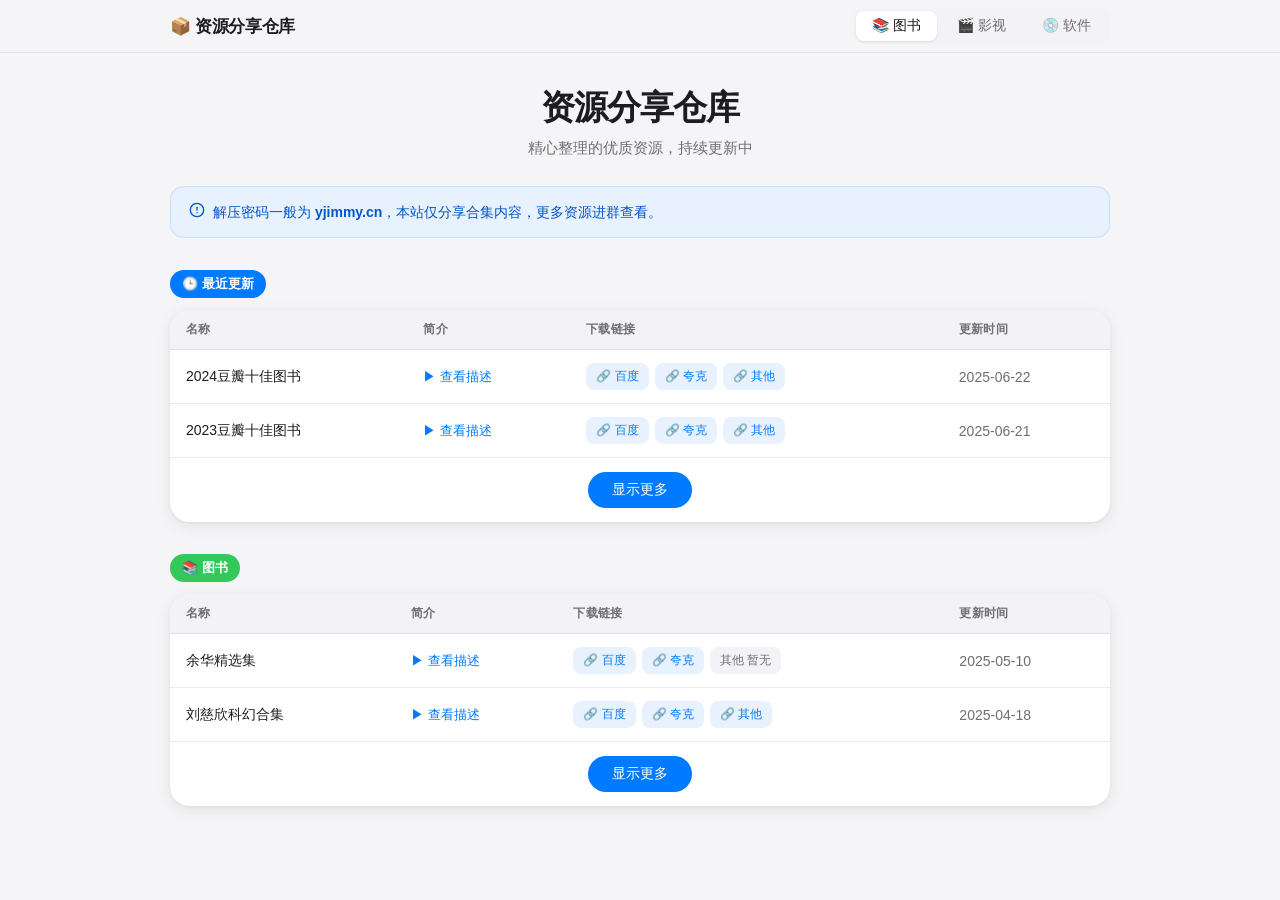
==== index.html @ 8359fd1d "first commit" ====
<!DOCTYPE html>
<html lang="zh-CN">
<head>
  <meta charset="UTF-8" />
  <meta name="viewport" content="width=device-width, initial-scale=1.0" />
  <title>资源分享仓库</title>
  <link rel="stylesheet" href="style.css" />
</head>
<body>

<nav class="navbar">
  <div class="navbar-inner">
    <span class="navbar-brand">📦 资源分享仓库</span>
    <div class="tabs" role="tablist">
      <!-- JS 渲染 Tab 按钮 -->
    </div>
  </div>
</nav>

<main class="main">

  <!-- 页面标题（文字由 JS 填入） -->
  <h1 class="page-title"></h1>
  <p  class="page-subtitle"></p>

  <!-- 提示横幅（文字由 JS 填入） -->
  <div class="tip-banner">
    <svg width="16" height="16" viewBox="0 0 24 24" fill="none"
         stroke="currentColor" stroke-width="2"
         stroke-linecap="round" stroke-linejoin="round">
      <circle cx="12" cy="12" r="10"/>
      <line x1="12" y1="8"  x2="12"    y2="12"/>
      <line x1="12" y1="16" x2="12.01" y2="16"/>
    </svg>
    <span class="tip-text"></span><!-- JS 填入提示文字 -->
  </div>

  <!-- 板块面板由 JS 动态插入此处 -->

</main>

<script src="script.js"></script>
</body>
</html>
---- style.css ----
:root {
  /* 主题色 */
  --accent:      #007AFF;   /* 蓝色主题色（按钮、链接、激活态） */
  --accent-soft: #e8f2ff;   /* 主题色浅背景（提示横幅、链接按钮底色） */
  --green:       #34C759;   /* 绿色（图书板块徽章） */
  --orange:      #FF9500;   /* 橙色（影视板块徽章） */
  --red:         #FF3B30;   /* 红色（软件板块徽章） */

  /* 背景 & 表面 */
  --bg:          #f5f5f7;   /* 页面底色（浅灰） */
  --surface:     #ffffff;   /* 卡片/导航白色背景 */
  --surface-2:   #f2f2f7;   /* 次级背景（表头、hover 行、Tab 底色） */
  --border:      rgba(0,0,0,.08); /* 通用边框色（半透明黑） */

  /* 文字 */
  --text-primary:   #1d1d1f; /* 主文字（深灰近黑） */
  --text-secondary: #6e6e73; /* 次要文字（中灰，用于描述/日期） */
  --text-link:      #007AFF; /* 链接文字色 */

  /* 圆角 */
  --radius-sm:  8px;   /* 小圆角（链接按钮） */
  --radius-md: 14px;   /* 中圆角（提示横幅） */
  --radius-lg: 20px;   /* 大圆角（表格卡片） */

  /* 阴影 */
  --shadow-sm: 0 1px 3px rgba(0,0,0,.06), 0 1px 2px rgba(0,0,0,.04);  /* 轻阴影（激活 Tab） */
  --shadow-md: 0 4px 16px rgba(0,0,0,.08), 0 1px 4px rgba(0,0,0,.04); /* 卡片阴影 */

  /* 字体：Apple 系统字体栈，在各平台自动使用最佳中文字体 */
  --font: -apple-system, "SF Pro SC", "SF Pro Text", "PingFang SC",
          "Helvetica Neue", Arial, sans-serif;
}


/* ----------------------------------------------------------------
   2. Reset & 基础样式
---------------------------------------------------------------- */
*, *::before, *::after {
  box-sizing: border-box; /* 让 padding/border 不撑大元素宽度 */
  margin: 0;
  padding: 0;
}

html {
  scroll-behavior: smooth; /* 点击锚点时平滑滚动 */
}

body {
  font-family: var(--font);
  background: var(--bg);
  color: var(--text-primary);
  -webkit-font-smoothing: antialiased; /* macOS 字体抗锯齿 */
  min-height: 100vh;
}


/* ----------------------------------------------------------------
   3. 顶部导航栏
   - position: sticky 让导航栏跟随滚动粘在顶部
   - backdrop-filter 实现毛玻璃效果（Safari 需 -webkit- 前缀）
---------------------------------------------------------------- */
.navbar {
  position: sticky;
  top: 0;
  z-index: 100; /* 确保始终在内容层上方 */
  backdrop-filter: saturate(180%) blur(20px);
  -webkit-backdrop-filter: saturate(180%) blur(20px);
  background: rgba(245,245,247,.85); /* 半透明，配合毛玻璃 */
  border-bottom: 1px solid var(--border);
}

/* 导航内容区：限制最大宽度并水平居中 */
.navbar-inner {
  max-width: 980px;
  margin: 0 auto;
  padding: 0 20px;
  height: 52px;
  display: flex;
  align-items: center;
  justify-content: space-between;
  gap: 12px;
}

/* 左侧站点名称 */
.navbar-brand {
  font-size: 17px;
  font-weight: 600;
  letter-spacing: -.02em;
  color: var(--text-primary);
  white-space: nowrap; /* 防止换行 */
}

/* Tab 切换组容器 */
.tabs {
  display: flex;
  gap: 4px;
  background: var(--surface-2); /* 灰色底盘 */
  border-radius: 10px;
  padding: 3px;
}

/* 单个 Tab 按钮（默认状态：透明底，灰色字） */
.tab-btn {
  border: none;
  background: transparent;
  padding: 6px 16px;
  border-radius: 8px;
  font-size: 14px;
  font-weight: 500;
  color: var(--text-secondary);
  cursor: pointer;
  transition: all .2s ease;
  white-space: nowrap;
}

.tab-btn:hover {
  color: var(--text-primary); /* hover 时文字变深 */
}

/* 激活的 Tab（白底 + 阴影，模拟 iOS 选择器风格） */
.tab-btn.active {
  background: var(--surface);
  color: var(--text-primary);
  box-shadow: var(--shadow-sm);
}


/* ----------------------------------------------------------------
   4. 主体区域 & 页面标题
---------------------------------------------------------------- */
.main {
  max-width: 980px;
  margin: 0 auto;
  padding: 32px 20px 60px; /* 上 右/左 下 */
}

/* 主标题：使用 clamp() 实现响应式字号（最小24px，最大34px） */
.page-title {
  text-align: center;
  font-size: clamp(24px, 4vw, 34px);
  font-weight: 700;
  letter-spacing: -.03em;
  margin-bottom: 8px;
}

/* 副标题 */
.page-subtitle {
  text-align: center;
  font-size: 15px;
  color: var(--text-secondary);
  margin-bottom: 28px;
}


/* ----------------------------------------------------------------
   5. 提示横幅
   如需修改提示内容，请到 index.html 的 .tip-banner 区域编辑文字
---------------------------------------------------------------- */
.tip-banner {
  background: var(--accent-soft);
  border: 1px solid rgba(0,122,255,.15);
  border-radius: var(--radius-md);
  padding: 14px 18px;
  font-size: 14px;
  color: #0055cc;
  margin-bottom: 32px;
  display: flex;
  align-items: flex-start;
  gap: 8px;
  line-height: 1.6;
}

/* 图标（SVG）不随文字折叠 */
.tip-banner svg {
  flex-shrink: 0;
  margin-top: 1px;
}


/* ----------------------------------------------------------------
   6. 板块面板（Panel）
   - 默认全部隐藏（display:none）
   - JS 给当前选中面板加 .active 后才显示
---------------------------------------------------------------- */
.panel        { display: none;  }
.panel.active { display: block; }

/* 各分区间距 */
.section { margin-bottom: 32px; }

/* 分区标题行 */
.section-header {
  display: flex;
  align-items: center;
  gap: 10px;
  margin-bottom: 12px;
}


/* ----------------------------------------------------------------
   7. 分区徽章（section-badge）
   - 默认蓝色；用 .green .orange .red 修饰色彩
   - 在 HTML 中给 <span class="section-badge 颜色类"> 加不同颜色
---------------------------------------------------------------- */
.section-badge {
  display: inline-flex;
  align-items: center;
  gap: 6px;
  background: var(--accent); /* 默认蓝 */
  color: #fff;
  font-size: 13px;
  font-weight: 600;
  padding: 5px 12px;
  border-radius: 20px; /* 胶囊形 */
}

.section-badge.green  { background: var(--green);  }
.section-badge.orange { background: var(--orange); }
.section-badge.red    { background: var(--red);    }


/* ----------------------------------------------------------------
   8. 资源表格卡片
---------------------------------------------------------------- */

/* 外层白色圆角卡片 */
.table-card {
  background: var(--surface);
  border-radius: var(--radius-lg);
  box-shadow: var(--shadow-md);
  overflow: hidden; /* 保证内部元素不溢出圆角 */
}

/* 表格铺满卡片宽度，合并相邻边框 */
.resource-table {
  width: 100%;
  border-collapse: collapse;
}

/* 表头行：灰色背景 */
.resource-table thead tr {
  background: var(--surface-2);
}

/* 表头单元格：小号大写英文标签风格 */
.resource-table th {
  padding: 11px 16px;
  font-size: 12px;
  font-weight: 600;
  color: var(--text-secondary);
  text-align: left;
  letter-spacing: .02em;
  text-transform: uppercase;
}

/* 数据行：顶部分隔线 + hover 高亮 */
.resource-table tbody tr {
  border-top: 1px solid var(--border);
  transition: background .15s;
}

.resource-table tbody tr:hover {
  background: var(--surface-2);
}

/* 数据单元格 */
.resource-table td {
  padding: 13px 16px;
  font-size: 14px;
  vertical-align: middle;
}

/* 名称列：加粗，防止过窄 */
.col-name {
  font-weight: 500;
  min-width: 140px;
}

/* 日期列：小字灰色，不换行 */
.col-date {
  font-size: 13px;
  color: var(--text-secondary);
  white-space: nowrap;
}

/* ---- 描述展开按钮 ---- */
.desc-toggle {
  background: none;
  border: none;
  color: var(--accent);
  font-size: 13px;
  cursor: pointer;
  display: flex;
  align-items: center;
  gap: 4px;
  padding: 0;
  white-space: nowrap;
}

/* 展开时箭头旋转 90° */
.desc-arrow {
  display: inline-block;
  transition: transform .2s;
}

.desc-toggle.open .desc-arrow {
  transform: rotate(90deg);
}

/* 描述文本：默认隐藏，由 JS 控制 display */
.desc-text {
  display: none;
  margin-top: 6px;
  font-size: 13px;
  color: var(--text-secondary);
  line-height: 1.6;
  max-width: 300px;
}


/* ----------------------------------------------------------------
   9. 链接按钮
   - .link-btn      正常可点击链接（蓝色浅底，hover 变实色）
   - .link-btn.disabled  暂无链接（灰色，不可点击）
---------------------------------------------------------------- */
.link-group {
  display: flex;
  flex-wrap: wrap;
  gap: 6px;
}

.link-btn {
  display: inline-flex;
  align-items: center;
  gap: 4px;
  padding: 5px 10px;
  background: var(--accent-soft);
  color: var(--accent);
  font-size: 12px;
  font-weight: 500;
  border-radius: var(--radius-sm);
  text-decoration: none;
  transition: all .15s;
  white-space: nowrap;
}

/* hover：蓝底白字 */
.link-btn:hover {
  background: var(--accent);
  color: #fff;
}

/* 禁用态：灰底灰字，不触发鼠标事件 */
.link-btn.disabled {
  background: var(--surface-2);
  color: var(--text-secondary);
  pointer-events: none;
}


/* ----------------------------------------------------------------
   10. "显示更多" 按钮区域
---------------------------------------------------------------- */
.show-more-wrap {
  text-align: center;
  padding: 14px;
  border-top: 1px solid var(--border);
}

.show-more-btn {
  background: var(--accent);
  color: #fff;
  border: none;
  padding: 9px 24px;
  border-radius: 20px;   /* 胶囊形 */
  font-size: 14px;
  font-weight: 500;
  cursor: pointer;
  transition: opacity .15s, transform .15s;
}

.show-more-btn:hover {
  opacity: .85;
  transform: scale(.98); /* 轻微缩小，增加点击感 */
}

/* 默认隐藏的行（被"显示更多"按钮控制） */
tr.hidden-row           { display: none; }
tr.hidden-row.revealed  { display: table-row; } /* JS 加 .revealed 后显示 */


/* ----------------------------------------------------------------
   11. 响应式适配
   - 所有屏幕宽度均完整展示三个下载链接按钮
   - 链接按钮在空间不足时自动换行（flex-wrap: wrap 已在 .link-group 设置）
   - 窄屏仅缩小导航字号，不再隐藏任何列
---------------------------------------------------------------- */
@media (max-width: 680px) {
  .navbar-brand { font-size: 15px; }
  .tab-btn      { padding: 6px 10px; font-size: 13px; }
  /* 表格卡片在小屏可横向滚动（防止极端情况溢出） */
  .table-card   { border-radius: var(--radius-md); overflow-x: auto; }
}
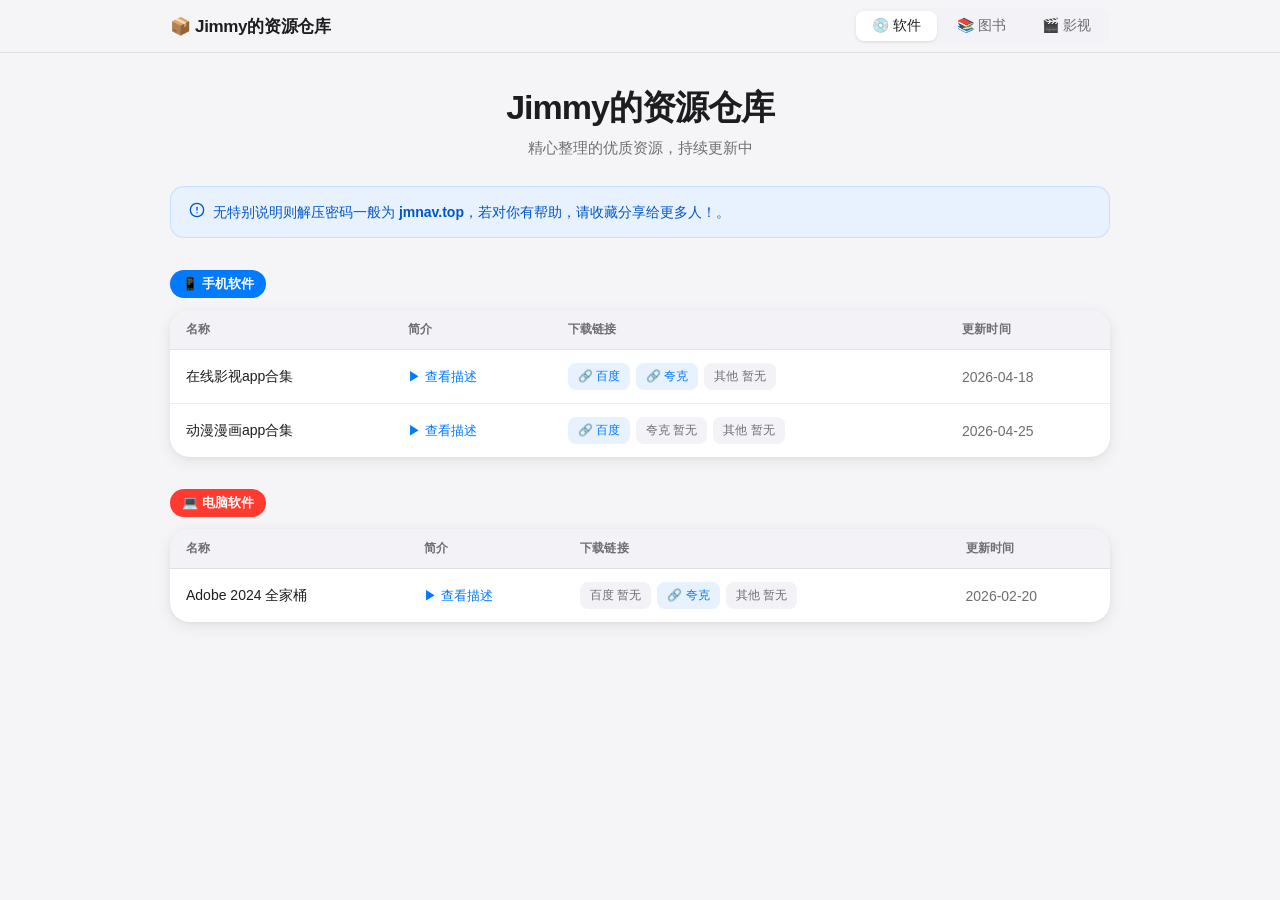
==== commit be7b86e8: "update data" ====
--- a/index.html
+++ b/index.html
@@ -39,6 +39,201 @@
 
 </main>
 
+<!-- 内联数据，避免额外的 HTTP 请求，加快页面加载速度
+     修改 assets/data.json 后运行 build.py 即可更新 HTML -->
+<script>
+const DATA = {
+  "_注释": {
+    "说明": "修改此文件即可更新网页内容，保存后刷新页面即生效",
+    "hidden字段": "true = 默认折叠（需点显示更多才可见），false 或不写 = 默认展示",
+    "links字段": "不需要的链接填 null，将显示为灰色'暂无'按钮",
+    "color字段": "徽章颜色可选值: blue（默认）/ green / orange / red",
+    "tabs顺序": "tabs 数组的顺序决定导航栏 Tab 的排列顺序"
+  },
+  "site": {
+    "title": "Jimmy的资源仓库",
+    "subtitle": "精心整理的优质资源，持续更新中",
+    "tip": "无特别说明则解压密码一般为 <strong>jmnav.top</strong>，若对你有帮助，请收藏分享给更多人！。"
+  },
+  "tabs": [
+    {
+      "key": "apps",
+      "label": "💿 软件",
+      "sections": [
+        {
+          "title": "📱 手机软件",
+          "color": "blue",
+          "items": [
+            {
+              "name": "在线影视app合集",
+              "desc": "多款热门在线影视app安装包，和谐快建议用最近更新的版本。",
+              "links": {
+                "baidu": "https://pan.baidu.com/s/12icN2rEVIKR0BMDdCKIBvA?pwd=21km",
+                "quark": "https://pan.quark.cn/s/c59cd99f5f56",
+                "other": null
+              },
+              "date": "2026-04-18",
+              "hidden": false
+            },
+            {
+              "name": "动漫漫画app合集",
+              "desc": "多款热门动漫漫画app安装包，破解免广告。",
+              "links": {
+                "baidu": "https://pan.baidu.com/s/1-_yTX93yhtZDkS__SweRYw?pwd=yc8c",
+                "quark": null,
+                "other": null
+              },
+              "date": "2026-04-25",
+              "hidden": false
+            }
+          ]
+        },
+        {
+          "title": "💻 电脑软件",
+          "color": "red",
+          "items": [
+            {
+              "name": "Adobe 2024 全家桶",
+              "desc": "Adobe 2024 全系列全家桶快速安装包，含 PS、AI、PR、AE 等，支持 Win。",
+              "links": {
+                "baidu": null,
+                "quark": "https://pan.quark.cn/s/8d52e472c46f",
+                "other": null
+              },
+              "date": "2026-02-20",
+              "hidden": false
+            }
+          ]
+        }
+      ]
+    },
+    {
+      "key": "books",
+      "label": "📚 图书",
+      "sections": [
+        {
+          "title": "📚 图书",
+          "color": "green",
+          "items": [
+            {
+              "name": "一万多本小说合集",
+              "desc": "126000多本小说合集，涵盖各种类型和题材，转存获得更新",
+              "links": {
+                "baidu": null,
+                "quark": "https://pan.quark.cn/s/5c62a25c9512",
+                "other": null
+              },
+              "date": "2026-04-01",
+              "hidden": false
+            },
+            {
+              "name": "2023豆瓣十佳图书",
+              "desc": "豆瓣2023年度十佳图书精选合集，多种格式可选。",
+              "links": {
+                "baidu": null,
+                "quark": "https://pan.quark.cn/s/c96f128dab31",
+                "other": null
+              },
+              "date": "2026-03-08",
+              "hidden": false
+            },
+            {
+              "name": "2022豆瓣十佳图书",
+              "desc": "2022年度豆瓣评选结果合集。",
+              "links": {
+                "baidu": null,
+                "quark": "https://pan.quark.cn/s/42bd9557dade",
+                "other": null
+              },
+              "date": "2026-02-14",
+              "hidden": false
+            },
+            {
+              "name": "豆瓣最佳历史书合集",
+              "desc": "豆瓣历史类书籍评分排行榜合集，包含多部经典历史著作。",
+              "links": {
+                "baidu": null,
+                "quark": "https://pan.quark.cn/s/2c6f72f7aed9",
+                "other": null
+              },
+              "date": "2026-01-19",
+              "hidden": true
+            }
+          ]
+        },
+        {
+          "title": "💥 漫画",
+          "color": "orange",
+          "items": [
+            {
+              "name": "知名日漫合集",
+              "desc": "值得收藏的多部知名日漫漫画合集，包括一些小众作品。",
+              "links": {
+                "baidu": "https://pan.baidu.com/s/1-FCxiPvNBSUxj60dguocuQ?pwd=5nbv",
+                "quark": null,
+                "other": null
+              },
+              "date": "2026-04-12",
+              "hidden": false
+            },
+            {
+              "name": "五等分的新娘 全集",
+              "desc": "五等分的新娘漫画全集，包含所有章节和番外篇。",
+              "links": {
+                "baidu": "https://pan.baidu.com/s/1S-q0ZFcTKjavI4-NRJGWVA?pwd=jqp5",
+                "quark": null,
+                "other": null
+              },
+              "date": "2025-02-20",
+              "hidden": false
+            }
+          ]
+        }
+      ]
+    },
+    {
+      "key": "films",
+      "label": "🎬 影视",
+      "sections": [
+        {
+          "title": "📺 电视剧",
+          "color": "blue",
+          "items": []
+        },
+        {
+          "title": "🎬 电影",
+          "color": "orange",
+          "items": [
+            {
+              "name": "林正英电影合集46部",
+              "desc": "林正英主演的46部经典电影合集，1080P高清版本，内嵌中文字幕。",
+              "links": {
+                "baidu": null,
+                "quark": "https://pan.quark.cn/s/a5be6bfb1061",
+                "other": null
+              },
+              "date": "2025-05-30",
+              "hidden": false
+            },
+            {
+              "name": "月光光心慌慌系列13部合集",
+              "desc": "经典恐怖电影-月光光心慌慌（Halloween）系列13部电影合集，1080P高清版本，内嵌中文字幕。",
+              "links": {
+                "baidu": null,
+                "quark": "https://pan.quark.cn/s/6b38bbf19793",
+                "other": null
+              },
+              "date": "2025-04-12",
+              "hidden": true
+            }
+          ]
+        }
+      ]
+    }
+  ]
+};
+</script>
+
 <script src="script.js"></script>
 </body>
 </html>
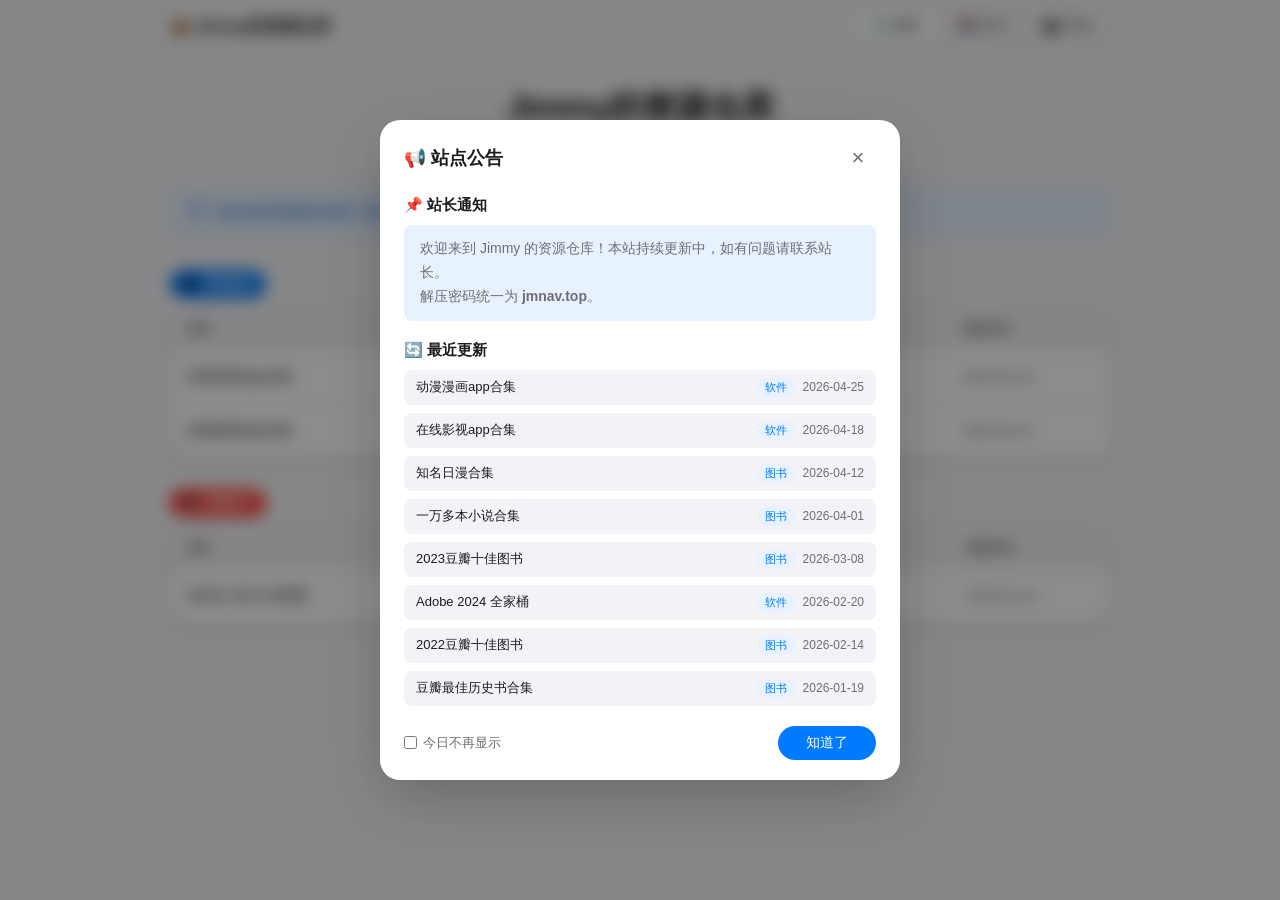
==== commit 573adb3b: "更新弹窗" ====
--- a/index.html
+++ b/index.html
@@ -55,6 +55,18 @@
     "subtitle": "精心整理的优质资源，持续更新中",
     "tip": "无特别说明则解压密码一般为 <strong>jmnav.top</strong>，若对你有帮助，请收藏分享给更多人！。"
   },
+  "popup": {
+    "enabled": true,
+    "title": "📢 站点公告",
+    "notice": {
+      "title": "📌 站长通知",
+      "content": "欢迎来到 Jimmy 的资源仓库！本站持续更新中，如有问题请联系站长。<br>解压密码统一为 <strong>jmnav.top</strong>。"
+    },
+    "recentUpdates": {
+      "title": "🔄 最近更新",
+      "count": 8
+    }
+  },
   "tabs": [
     {
       "key": "apps",
--- a/style.css
+++ b/style.css
@@ -395,6 +395,187 @@
    - 链接按钮在空间不足时自动换行（flex-wrap: wrap 已在 .link-group 设置）
    - 窄屏仅缩小导航字号，不再隐藏任何列
 ---------------------------------------------------------------- */
+/* ----------------------------------------------------------------
+   12. 弹窗（Popup / Modal）
+---------------------------------------------------------------- */
+.popup-overlay {
+  position: fixed;
+  inset: 0;
+  z-index: 1000;
+  background: rgba(0,0,0,.45);
+  backdrop-filter: blur(8px);
+  -webkit-backdrop-filter: blur(8px);
+  display: flex;
+  align-items: center;
+  justify-content: center;
+  animation: popupFadeIn .25s ease;
+}
+
+.popup-overlay.closing {
+  animation: popupFadeOut .2s ease forwards;
+}
+
+@keyframes popupFadeIn  { from { opacity: 0; } to { opacity: 1; } }
+@keyframes popupFadeOut { from { opacity: 1; } to { opacity: 0; } }
+
+.popup-card {
+  background: var(--surface);
+  border-radius: var(--radius-lg);
+  box-shadow: 0 20px 60px rgba(0,0,0,.2);
+  max-width: 520px;
+  width: calc(100vw - 40px);
+  max-height: 80vh;
+  overflow-y: auto;
+  animation: popupSlideUp .3s ease;
+}
+
+.popup-overlay.closing .popup-card {
+  animation: popupSlideDown .2s ease forwards;
+}
+
+@keyframes popupSlideUp   { from { transform: translateY(30px); opacity: 0; } to { transform: translateY(0); opacity: 1; } }
+@keyframes popupSlideDown { from { transform: translateY(0); opacity: 1; } to { transform: translateY(30px); opacity: 0; } }
+
+.popup-header {
+  display: flex;
+  align-items: center;
+  justify-content: space-between;
+  padding: 20px 24px 0;
+}
+
+.popup-header h2 {
+  font-size: 18px;
+  font-weight: 700;
+}
+
+.popup-close {
+  background: none;
+  border: none;
+  font-size: 22px;
+  color: var(--text-secondary);
+  cursor: pointer;
+  width: 36px;
+  height: 36px;
+  border-radius: 50%;
+  display: flex;
+  align-items: center;
+  justify-content: center;
+  transition: background .15s;
+}
+
+.popup-close:hover { background: var(--surface-2); }
+
+.popup-body {
+  padding: 20px 24px;
+}
+
+.popup-section {
+  margin-bottom: 20px;
+}
+
+.popup-section:last-child { margin-bottom: 0; }
+
+.popup-section h3 {
+  font-size: 15px;
+  font-weight: 600;
+  margin-bottom: 10px;
+  color: var(--text-primary);
+}
+
+.popup-notice-content {
+  font-size: 14px;
+  color: var(--text-secondary);
+  line-height: 1.7;
+  background: var(--accent-soft);
+  border-radius: var(--radius-sm);
+  padding: 12px 16px;
+}
+
+.popup-update-list {
+  list-style: none;
+  display: flex;
+  flex-direction: column;
+  gap: 8px;
+}
+
+.popup-update-item {
+  display: flex;
+  align-items: center;
+  justify-content: space-between;
+  font-size: 13px;
+  padding: 8px 12px;
+  background: var(--surface-2);
+  border-radius: var(--radius-sm);
+  gap: 12px;
+}
+
+.popup-update-name {
+  font-weight: 500;
+  flex: 1;
+  min-width: 0;
+  overflow: hidden;
+  text-overflow: ellipsis;
+  white-space: nowrap;
+}
+
+.popup-update-meta {
+  display: flex;
+  align-items: center;
+  gap: 8px;
+  flex-shrink: 0;
+}
+
+.popup-update-date {
+  color: var(--text-secondary);
+  font-size: 12px;
+}
+
+.popup-update-tag {
+  font-size: 11px;
+  padding: 2px 8px;
+  border-radius: 10px;
+  background: var(--accent-soft);
+  color: var(--accent);
+  font-weight: 500;
+}
+
+.popup-footer {
+  padding: 0 24px 20px;
+  display: flex;
+  align-items: center;
+  justify-content: space-between;
+  gap: 16px;
+}
+
+.popup-noshow-label {
+  display: flex;
+  align-items: center;
+  gap: 6px;
+  font-size: 13px;
+  color: var(--text-secondary);
+  cursor: pointer;
+  user-select: none;
+}
+
+.popup-noshow-label input { accent-color: var(--accent); }
+
+.popup-confirm-btn {
+  background: var(--accent);
+  color: #fff;
+  border: none;
+  padding: 8px 28px;
+  border-radius: 20px;
+  font-size: 14px;
+  font-weight: 500;
+  cursor: pointer;
+  transition: opacity .15s;
+}
+
+.popup-confirm-btn:hover { opacity: .85; }
+
+/* ----------------------------------------------------------------
+   13. 响应式适配
+---------------------------------------------------------------- */
 @media (max-width: 680px) {
   .navbar-brand { font-size: 15px; }
   .tab-btn      { padding: 6px 10px; font-size: 13px; }
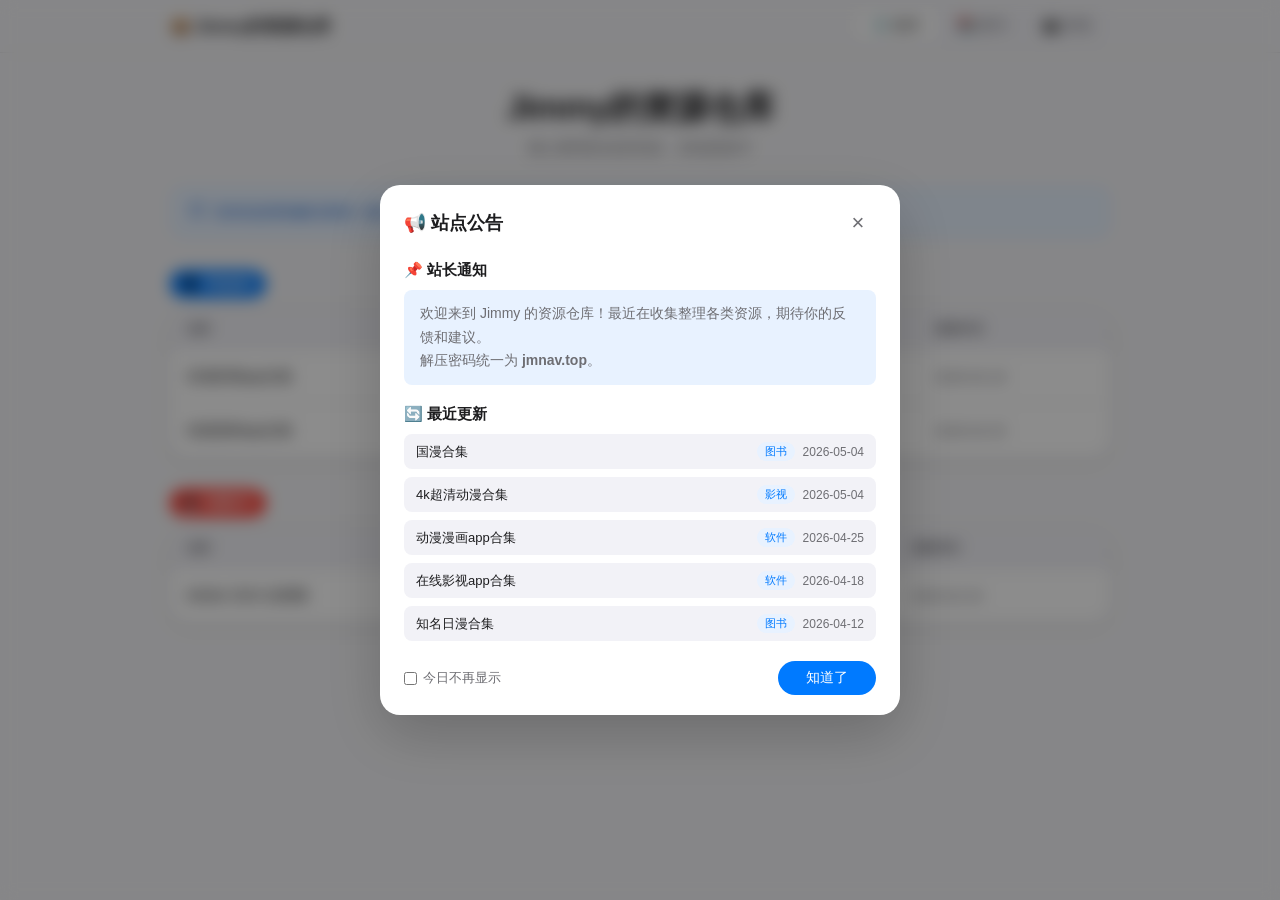
==== commit aa37c4b2: "update" ====
--- a/index.html
+++ b/index.html
@@ -46,7 +46,7 @@
   "_注释": {
     "说明": "修改此文件即可更新网页内容，保存后刷新页面即生效",
     "hidden字段": "true = 默认折叠（需点显示更多才可见），false 或不写 = 默认展示",
-    "links字段": "不需要的链接填 null，将显示为灰色'暂无'按钮",
+    "links字段": "不需要的链接填 null，该下载途径按钮将完全隐藏",
     "color字段": "徽章颜色可选值: blue（默认）/ green / orange / red",
     "tabs顺序": "tabs 数组的顺序决定导航栏 Tab 的排列顺序"
   },
@@ -60,11 +60,11 @@
     "title": "📢 站点公告",
     "notice": {
       "title": "📌 站长通知",
-      "content": "欢迎来到 Jimmy 的资源仓库！本站持续更新中，如有问题请联系站长。<br>解压密码统一为 <strong>jmnav.top</strong>。"
+      "content": "欢迎来到 Jimmy 的资源仓库！最近在收集整理各类资源，期待你的反馈和建议。<br>解压密码统一为 <strong>jmnav.top</strong>。"
     },
     "recentUpdates": {
       "title": "🔄 最近更新",
-      "count": 8
+      "count": 5
     }
   },
   "tabs": [
@@ -178,6 +178,17 @@
           "color": "orange",
           "items": [
             {
+              "name": "国漫合集",
+              "desc": "值得收藏的多部知名国漫漫画合集，包括一些小众作品。",
+              "links": {
+                "baidu": null,
+                "quark": null,
+                "excel": "https://www.kdocs.cn/l/cqcwhlwxbij0"
+              },
+              "date": "2026-05-04",
+              "hidden": false
+            },
+            {
               "name": "知名日漫合集",
               "desc": "值得收藏的多部知名日漫漫画合集，包括一些小众作品。",
               "links": {
@@ -213,6 +224,23 @@
           "items": []
         },
         {
+          "title": "🎬 动漫",
+          "color": "green",
+          "items": [
+            {
+              "name": "4k超清动漫合集",
+              "desc": "值得收藏的多部知名日漫动画合集，包括一些小众作品。",
+              "links": {
+                "baidu": null,
+                "quark": null,
+                "excel": "https://www.kdocs.cn/l/csXTnqgpJox6"
+              },
+              "date": "2026-05-04",
+              "hidden": false
+            }
+          ]
+        },
+        {
           "title": "🎬 电影",
           "color": "orange",
           "items": [
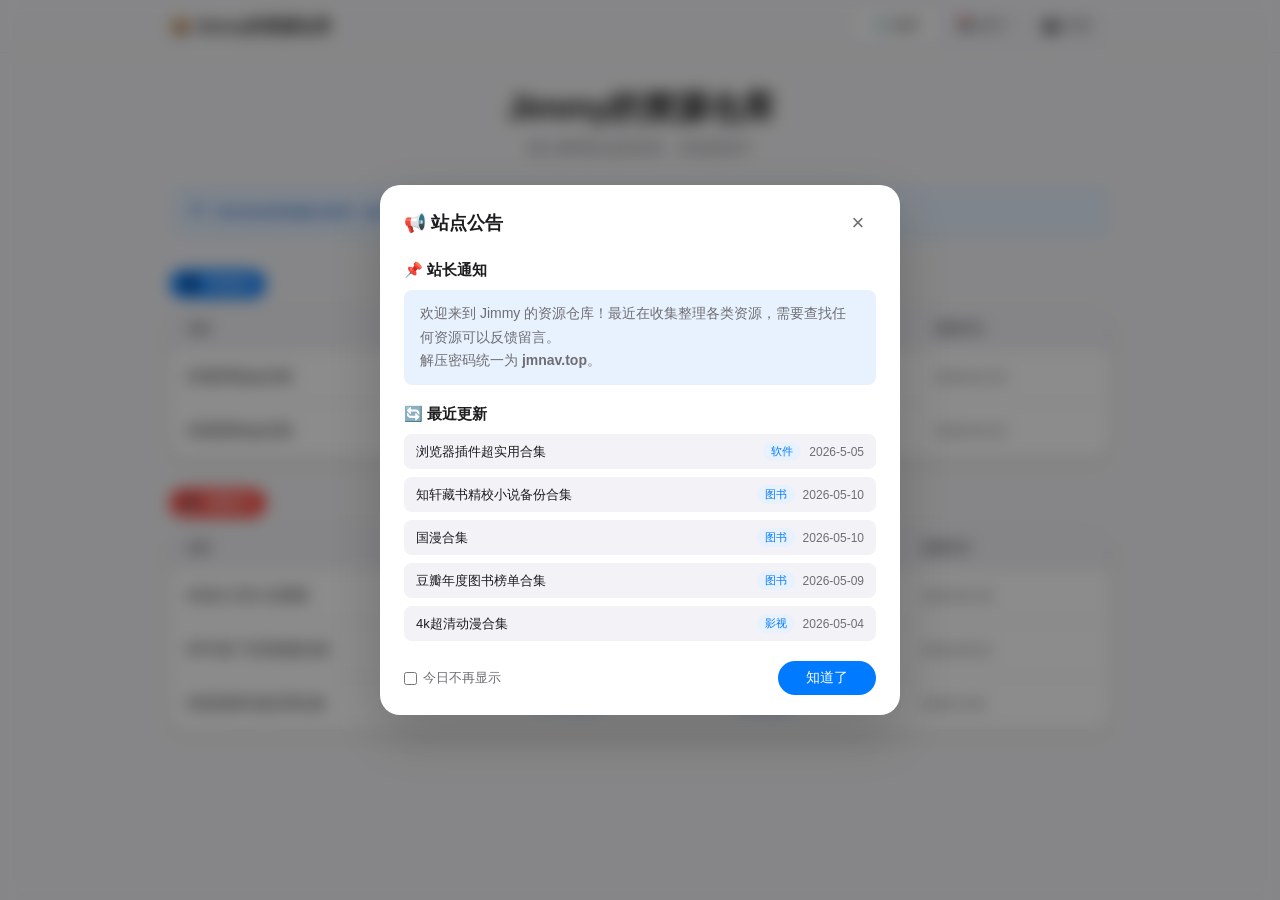
==== commit 621f2e56: "update" ====
--- a/index.html
+++ b/index.html
@@ -60,7 +60,7 @@
     "title": "📢 站点公告",
     "notice": {
       "title": "📌 站长通知",
-      "content": "欢迎来到 Jimmy 的资源仓库！最近在收集整理各类资源，期待你的反馈和建议。<br>解压密码统一为 <strong>jmnav.top</strong>。"
+      "content": "欢迎来到 Jimmy 的资源仓库！最近在收集整理各类资源，需要查找任何资源可以反馈留言。<br>解压密码统一为 <strong>jmnav.top</strong>。"
     },
     "recentUpdates": {
       "title": "🔄 最近更新",
@@ -114,6 +114,28 @@
               },
               "date": "2026-02-20",
               "hidden": false
+            },
+            {
+              "name": "WPS免广告高校版合集",
+              "desc": "WPS免广告高校版安装包，包含多个高校和企业定制版本。",
+              "links": {
+                "baidu": null,
+                "quark": "https://pan.quark.cn/s/02960236be57",
+                "other": null
+              },
+              "date": "2026-05-01",
+              "hidden": false
+            },
+            {
+              "name": "浏览器插件超实用合集",
+              "desc": "屏蔽广告、网页视频图片下载、强制复制等多种实用功能的浏览器插件合集",
+              "links": {
+                "baidu": null,
+                "quark": "https://pan.quark.cn/s/8266f0157adc",
+                "other": null
+              },
+              "date": "2026-5-05",
+              "hidden": false
             }
           ]
         }
@@ -128,6 +150,17 @@
           "color": "green",
           "items": [
             {
+              "name": "知轩藏书精校小说备份合集",
+              "desc": "备份于知名站点知轩藏书的精校小说合集",
+              "links": {
+                "baidu": "https://pan.baidu.com/s/1HLHL147LW8hHhGSlAZhNfg?pwd=1jpk",
+                "quark": null,
+                "other": null
+              },
+              "date": "2026-05-10",
+              "hidden": false
+            },
+            {
               "name": "一万多本小说合集",
               "desc": "126000多本小说合集，涵盖各种类型和题材，转存获得更新",
               "links": {
@@ -139,22 +172,22 @@
               "hidden": false
             },
             {
-              "name": "2023豆瓣十佳图书",
-              "desc": "豆瓣2023年度十佳图书精选合集，多种格式可选。",
-              "links": {
-                "baidu": null,
-                "quark": "https://pan.quark.cn/s/c96f128dab31",
-                "other": null
-              },
-              "date": "2026-03-08",
-              "hidden": false
-            },
-            {
-              "name": "2022豆瓣十佳图书",
-              "desc": "2022年度豆瓣评选结果合集。",
-              "links": {
-                "baidu": null,
-                "quark": "https://pan.quark.cn/s/42bd9557dade",
+              "name": "豆瓣年度图书榜单合集",
+              "desc": "豆瓣年度图书榜单合集，包含历年豆瓣评选的最佳图书排行榜，涵盖多个类别和年份。",
+              "links": {
+                "baidu": null,
+                "quark": "https://pan.quark.cn/s/ca56d848f4bb",
+                "other": null
+              },
+              "date": "2026-05-09",
+              "hidden": false
+            },
+            {
+              "name": "豆瓣TOP250图书合集",
+              "desc": "豆瓣TOP250图书合集，包含豆瓣评分最高的250本图书,值得收藏阅读。",
+              "links": {
+                "baidu": null,
+                "quark": "https://pan.quark.cn/s/3fb2d53a8d23",
                 "other": null
               },
               "date": "2026-02-14",
@@ -185,7 +218,7 @@
                 "quark": null,
                 "excel": "https://www.kdocs.cn/l/cqcwhlwxbij0"
               },
-              "date": "2026-05-04",
+              "date": "2026-05-10",
               "hidden": false
             },
             {
@@ -219,6 +252,45 @@
       "label": "🎬 影视",
       "sections": [
         {
+          "title": "🎬 电影",
+          "color": "orange",
+          "items": [
+            {
+              "name": "《挽救计划》",
+              "desc": "挽救计划最近4K流媒体上线",
+              "links": {
+                "baidu": "https://pan.baidu.com/s/1GFGoO6kO03jF9XQTs94mhg?pwd=jgg2",
+                "quark": "https://pan.quark.cn/s/8dfe76eac0aa",
+                "other": null
+              },
+              "date": "2026-05-01",
+              "hidden": false
+            },
+            {
+              "name": "林正英电影合集46部",
+              "desc": "林正英主演的46部经典电影合集，1080P高清版本，内嵌中文字幕。",
+              "links": {
+                "baidu": null,
+                "quark": "https://pan.quark.cn/s/a5be6bfb1061",
+                "other": null
+              },
+              "date": "2025-05-30",
+              "hidden": false
+            },
+            {
+              "name": "月光光心慌慌系列13部合集",
+              "desc": "经典恐怖电影-月光光心慌慌（Halloween）系列13部电影合集，1080P高清版本，内嵌中文字幕。",
+              "links": {
+                "baidu": null,
+                "quark": "https://pan.quark.cn/s/6b38bbf19793",
+                "other": null
+              },
+              "date": "2025-04-12",
+              "hidden": false
+            }
+          ]
+        },
+        {
           "title": "📺 电视剧",
           "color": "blue",
           "items": []
@@ -237,34 +309,6 @@
               },
               "date": "2026-05-04",
               "hidden": false
-            }
-          ]
-        },
-        {
-          "title": "🎬 电影",
-          "color": "orange",
-          "items": [
-            {
-              "name": "林正英电影合集46部",
-              "desc": "林正英主演的46部经典电影合集，1080P高清版本，内嵌中文字幕。",
-              "links": {
-                "baidu": null,
-                "quark": "https://pan.quark.cn/s/a5be6bfb1061",
-                "other": null
-              },
-              "date": "2025-05-30",
-              "hidden": false
-            },
-            {
-              "name": "月光光心慌慌系列13部合集",
-              "desc": "经典恐怖电影-月光光心慌慌（Halloween）系列13部电影合集，1080P高清版本，内嵌中文字幕。",
-              "links": {
-                "baidu": null,
-                "quark": "https://pan.quark.cn/s/6b38bbf19793",
-                "other": null
-              },
-              "date": "2025-04-12",
-              "hidden": true
             }
           ]
         }
